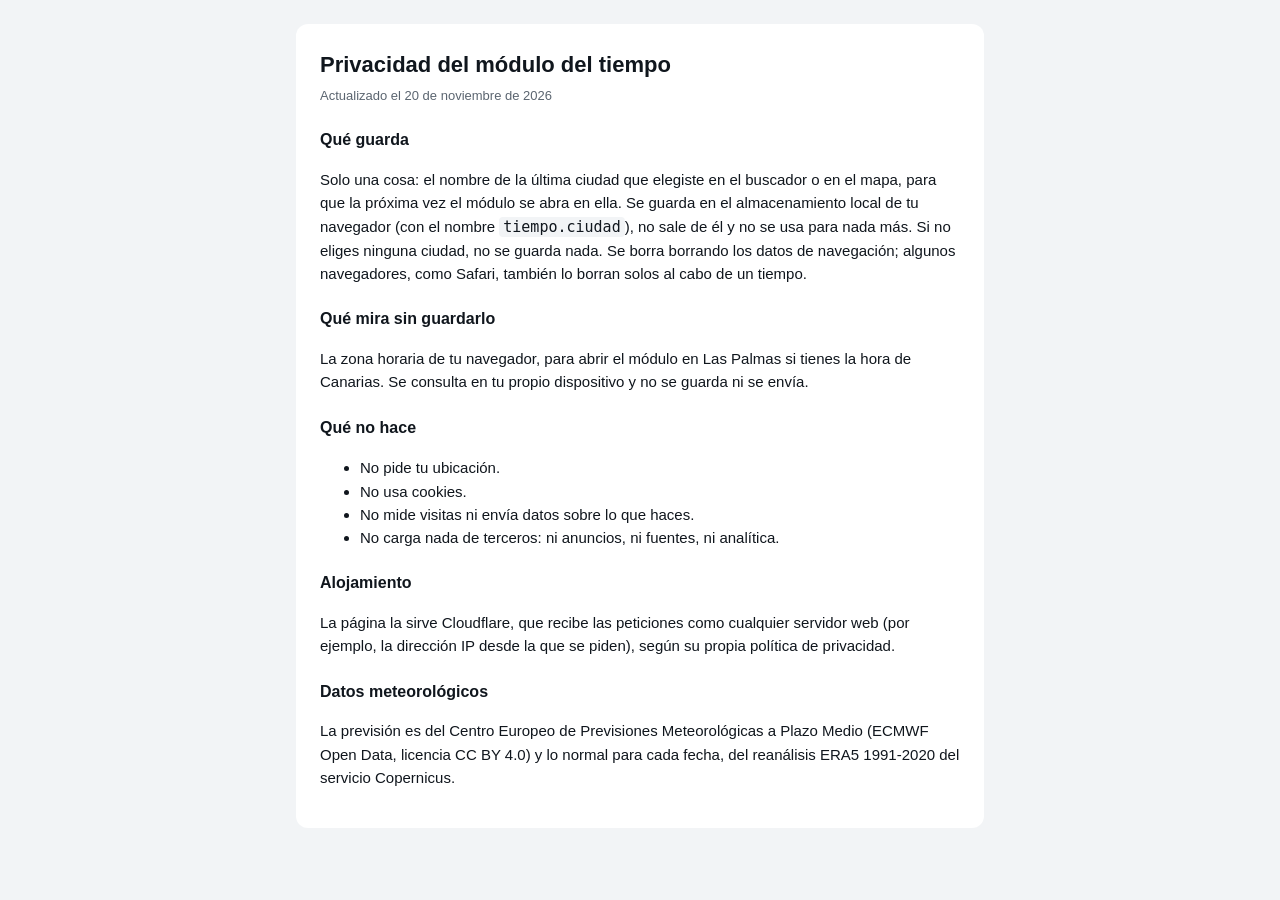
==== sitio/privacidad.html @ eedddcc9 "Abrir en la última ciudad elegida o en Las Palmas con hora de Canarias - La ciudad que elige el lect" ====
<!DOCTYPE html>
<html lang="es">
<head>
<meta charset="utf-8">
<meta name="viewport" content="width=device-width, initial-scale=1">
<meta name="robots" content="noindex">
<title>Privacidad · El tiempo</title>
<style>
  body {
    margin: 0; padding: 24px 16px 48px; background: #F2F4F6; color: #10161D;
    font-family: "Helvetica Neue", Helvetica, Arial, sans-serif; line-height: 1.55;
  }
  main { max-width: 640px; margin: 0 auto; background: #fff; border-radius: 12px; padding: 24px; }
  h1 { font-size: 22px; margin: 0 0 4px; }
  h2 { font-size: 16px; margin: 22px 0 4px; }
  p, li { font-size: 15px; }
  .fecha { color: #5B6570; font-size: 13px; margin: 0 0 16px; }
  code { background: #F2F4F6; padding: 1px 4px; border-radius: 4px; }
</style>
</head>
<body>
<main>
  <h1>Privacidad del módulo del tiempo</h1>
  <p class="fecha">Actualizado el 20 de noviembre de 2026</p>

  <h2>Qué guarda</h2>
  <p>Solo una cosa: el nombre de la última ciudad que elegiste en el buscador o en
  el mapa, para que la próxima vez el módulo se abra en ella. Se guarda en el
  almacenamiento local de tu navegador (con el nombre <code>tiempo.ciudad</code>),
  no sale de él y no se usa para nada más. Si no eliges ninguna ciudad, no se
  guarda nada. Se borra borrando los datos de navegación; algunos navegadores,
  como Safari, también lo borran solos al cabo de un tiempo.</p>

  <h2>Qué mira sin guardarlo</h2>
  <p>La zona horaria de tu navegador, para abrir el módulo en Las Palmas si tienes
  la hora de Canarias. Se consulta en tu propio dispositivo y no se guarda ni se
  envía.</p>

  <h2>Qué no hace</h2>
  <ul>
    <li>No pide tu ubicación.</li>
    <li>No usa cookies.</li>
    <li>No mide visitas ni envía datos sobre lo que haces.</li>
    <li>No carga nada de terceros: ni anuncios, ni fuentes, ni analítica.</li>
  </ul>

  <h2>Alojamiento</h2>
  <p>La página la sirve Cloudflare, que recibe las peticiones como cualquier
  servidor web (por ejemplo, la dirección IP desde la que se piden), según su
  propia política de privacidad.</p>

  <h2>Datos meteorológicos</h2>
  <p>La previsión es del Centro Europeo de Previsiones Meteorológicas a Plazo Medio
  (ECMWF Open Data, licencia CC BY 4.0) y lo normal para cada fecha, del
  reanálisis ERA5 1991-2020 del servicio Copernicus.</p>
</main>
</body>
</html>
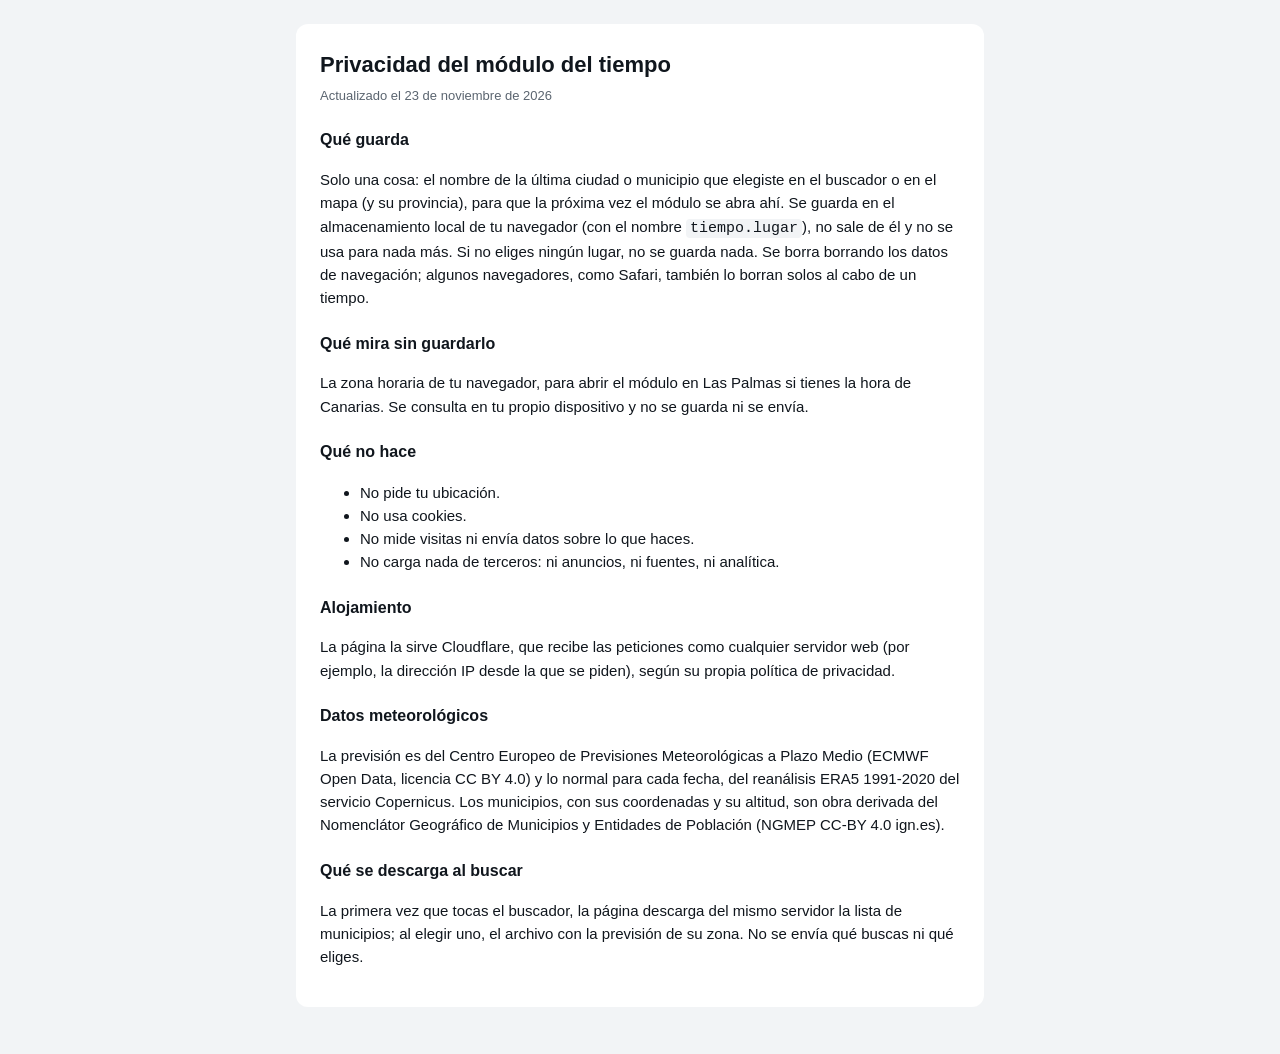
==== commit 4c95df2d: "Municipios: los 8.132 del nomenclátor del IGN en el buscador - datos_fijos/fuentes: tabla MUNICIPIOS" ====
--- a/sitio/privacidad.html
+++ b/sitio/privacidad.html
@@ -21,14 +21,14 @@
 <body>
 <main>
   <h1>Privacidad del módulo del tiempo</h1>
-  <p class="fecha">Actualizado el 20 de noviembre de 2026</p>
+  <p class="fecha">Actualizado el 23 de noviembre de 2026</p>
 
   <h2>Qué guarda</h2>
-  <p>Solo una cosa: el nombre de la última ciudad que elegiste en el buscador o en
-  el mapa, para que la próxima vez el módulo se abra en ella. Se guarda en el
-  almacenamiento local de tu navegador (con el nombre <code>tiempo.ciudad</code>),
-  no sale de él y no se usa para nada más. Si no eliges ninguna ciudad, no se
-  guarda nada. Se borra borrando los datos de navegación; algunos navegadores,
+  <p>Solo una cosa: el nombre de la última ciudad o municipio que elegiste en el
+  buscador o en el mapa (y su provincia), para que la próxima vez el módulo se
+  abra ahí. Se guarda en el almacenamiento local de tu navegador (con el nombre
+  <code>tiempo.lugar</code>), no sale de él y no se usa para nada más. Si no
+  eliges ningún lugar, no se guarda nada. Se borra borrando los datos de navegación; algunos navegadores,
   como Safari, también lo borran solos al cabo de un tiempo.</p>
 
   <h2>Qué mira sin guardarlo</h2>
@@ -52,7 +52,14 @@
   <h2>Datos meteorológicos</h2>
   <p>La previsión es del Centro Europeo de Previsiones Meteorológicas a Plazo Medio
   (ECMWF Open Data, licencia CC BY 4.0) y lo normal para cada fecha, del
-  reanálisis ERA5 1991-2020 del servicio Copernicus.</p>
+  reanálisis ERA5 1991-2020 del servicio Copernicus. Los municipios, con sus
+  coordenadas y su altitud, son obra derivada del Nomenclátor Geográfico de
+  Municipios y Entidades de Población (NGMEP CC-BY 4.0 ign.es).</p>
+
+  <h2>Qué se descarga al buscar</h2>
+  <p>La primera vez que tocas el buscador, la página descarga del mismo servidor
+  la lista de municipios; al elegir uno, el archivo con la previsión de su zona.
+  No se envía qué buscas ni qué eliges.</p>
 </main>
 </body>
 </html>
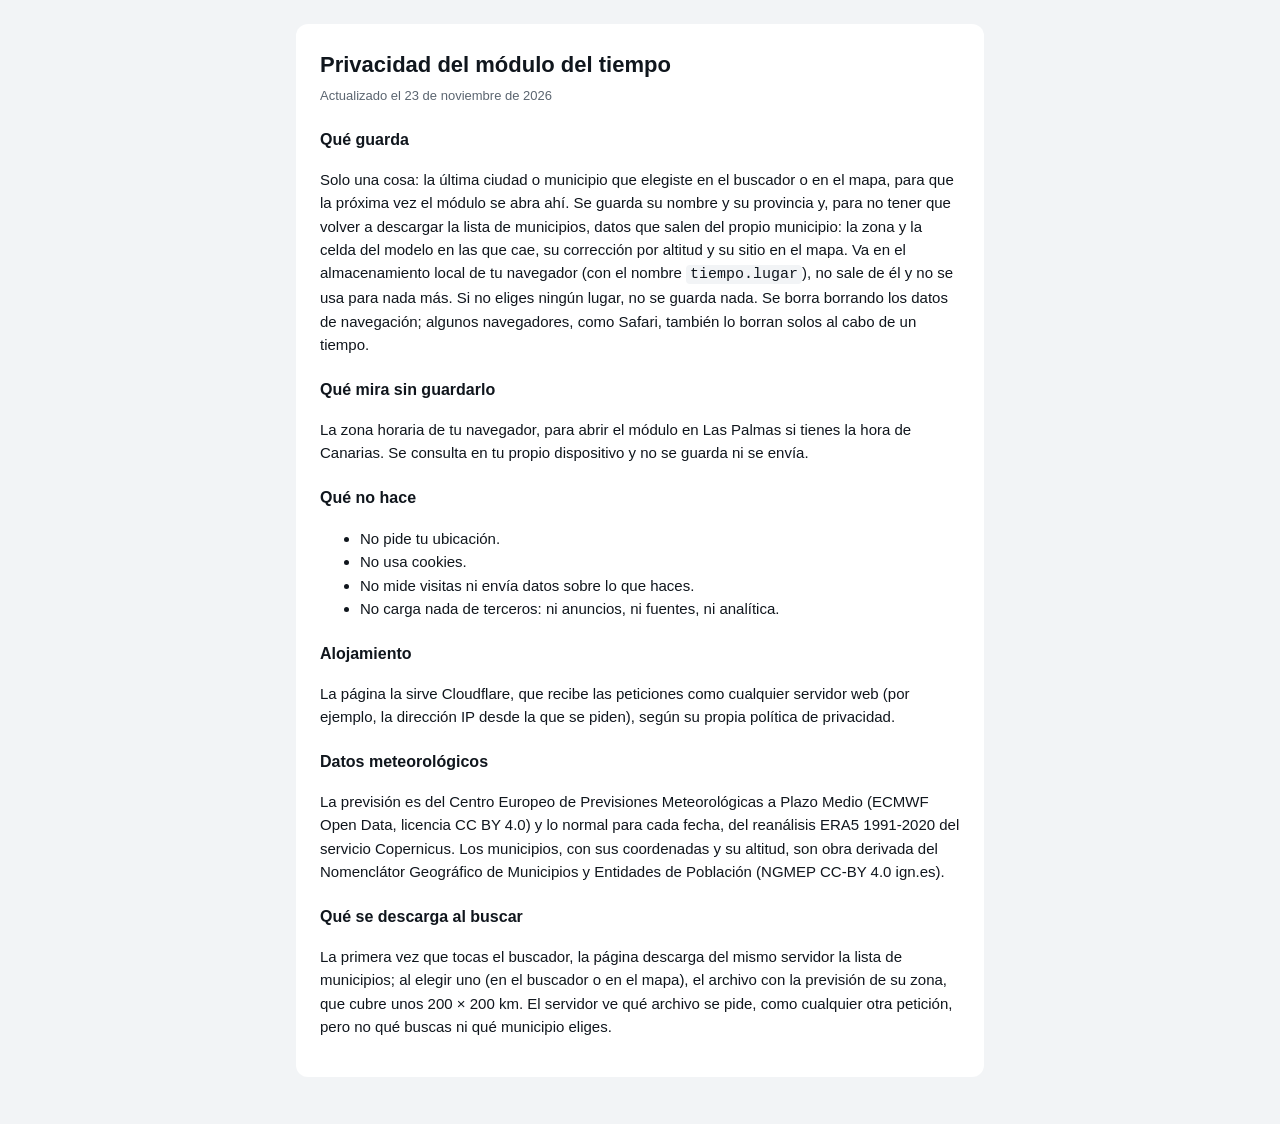
==== commit ce0890cf: "Mapa: cada punto elige su municipio más poblado; abre sin bajar la lista - Tocar un punto del mapa e" ====
--- a/sitio/privacidad.html
+++ b/sitio/privacidad.html
@@ -24,10 +24,13 @@
   <p class="fecha">Actualizado el 23 de noviembre de 2026</p>
 
   <h2>Qué guarda</h2>
-  <p>Solo una cosa: el nombre de la última ciudad o municipio que elegiste en el
-  buscador o en el mapa (y su provincia), para que la próxima vez el módulo se
-  abra ahí. Se guarda en el almacenamiento local de tu navegador (con el nombre
-  <code>tiempo.lugar</code>), no sale de él y no se usa para nada más. Si no
+  <p>Solo una cosa: la última ciudad o municipio que elegiste en el buscador o en
+  el mapa, para que la próxima vez el módulo se abra ahí. Se guarda su nombre y
+  su provincia y, para no tener que volver a descargar la lista de municipios,
+  datos que salen del propio municipio: la zona y la celda del modelo en las que
+  cae, su corrección por altitud y su sitio en el mapa. Va en el almacenamiento
+  local de tu navegador (con el nombre <code>tiempo.lugar</code>), no sale de él
+  y no se usa para nada más. Si no
   eliges ningún lugar, no se guarda nada. Se borra borrando los datos de navegación; algunos navegadores,
   como Safari, también lo borran solos al cabo de un tiempo.</p>
 
@@ -58,8 +61,10 @@
 
   <h2>Qué se descarga al buscar</h2>
   <p>La primera vez que tocas el buscador, la página descarga del mismo servidor
-  la lista de municipios; al elegir uno, el archivo con la previsión de su zona.
-  No se envía qué buscas ni qué eliges.</p>
+  la lista de municipios; al elegir uno (en el buscador o en el mapa), el
+  archivo con la previsión de su zona, que cubre unos 200 × 200 km. El
+  servidor ve qué archivo se pide, como cualquier otra petición, pero no qué
+  buscas ni qué municipio eliges.</p>
 </main>
 </body>
 </html>
